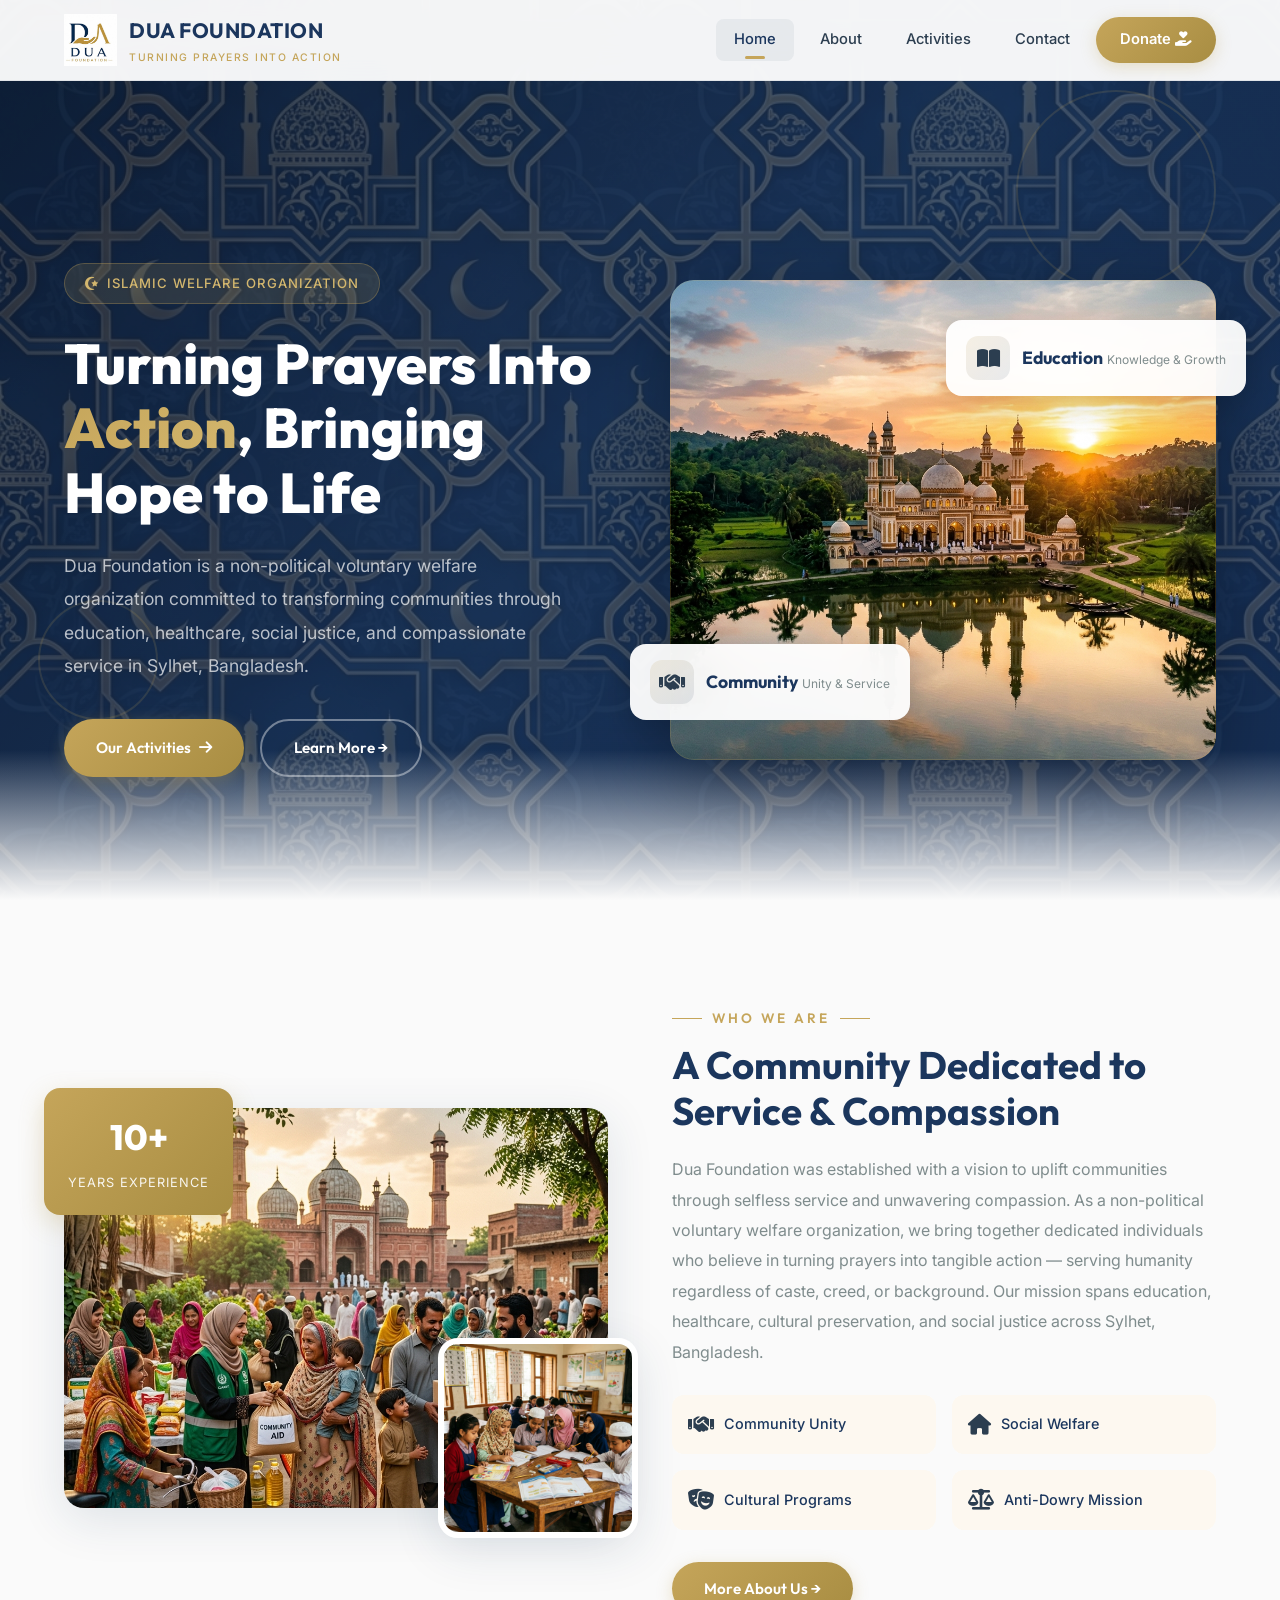
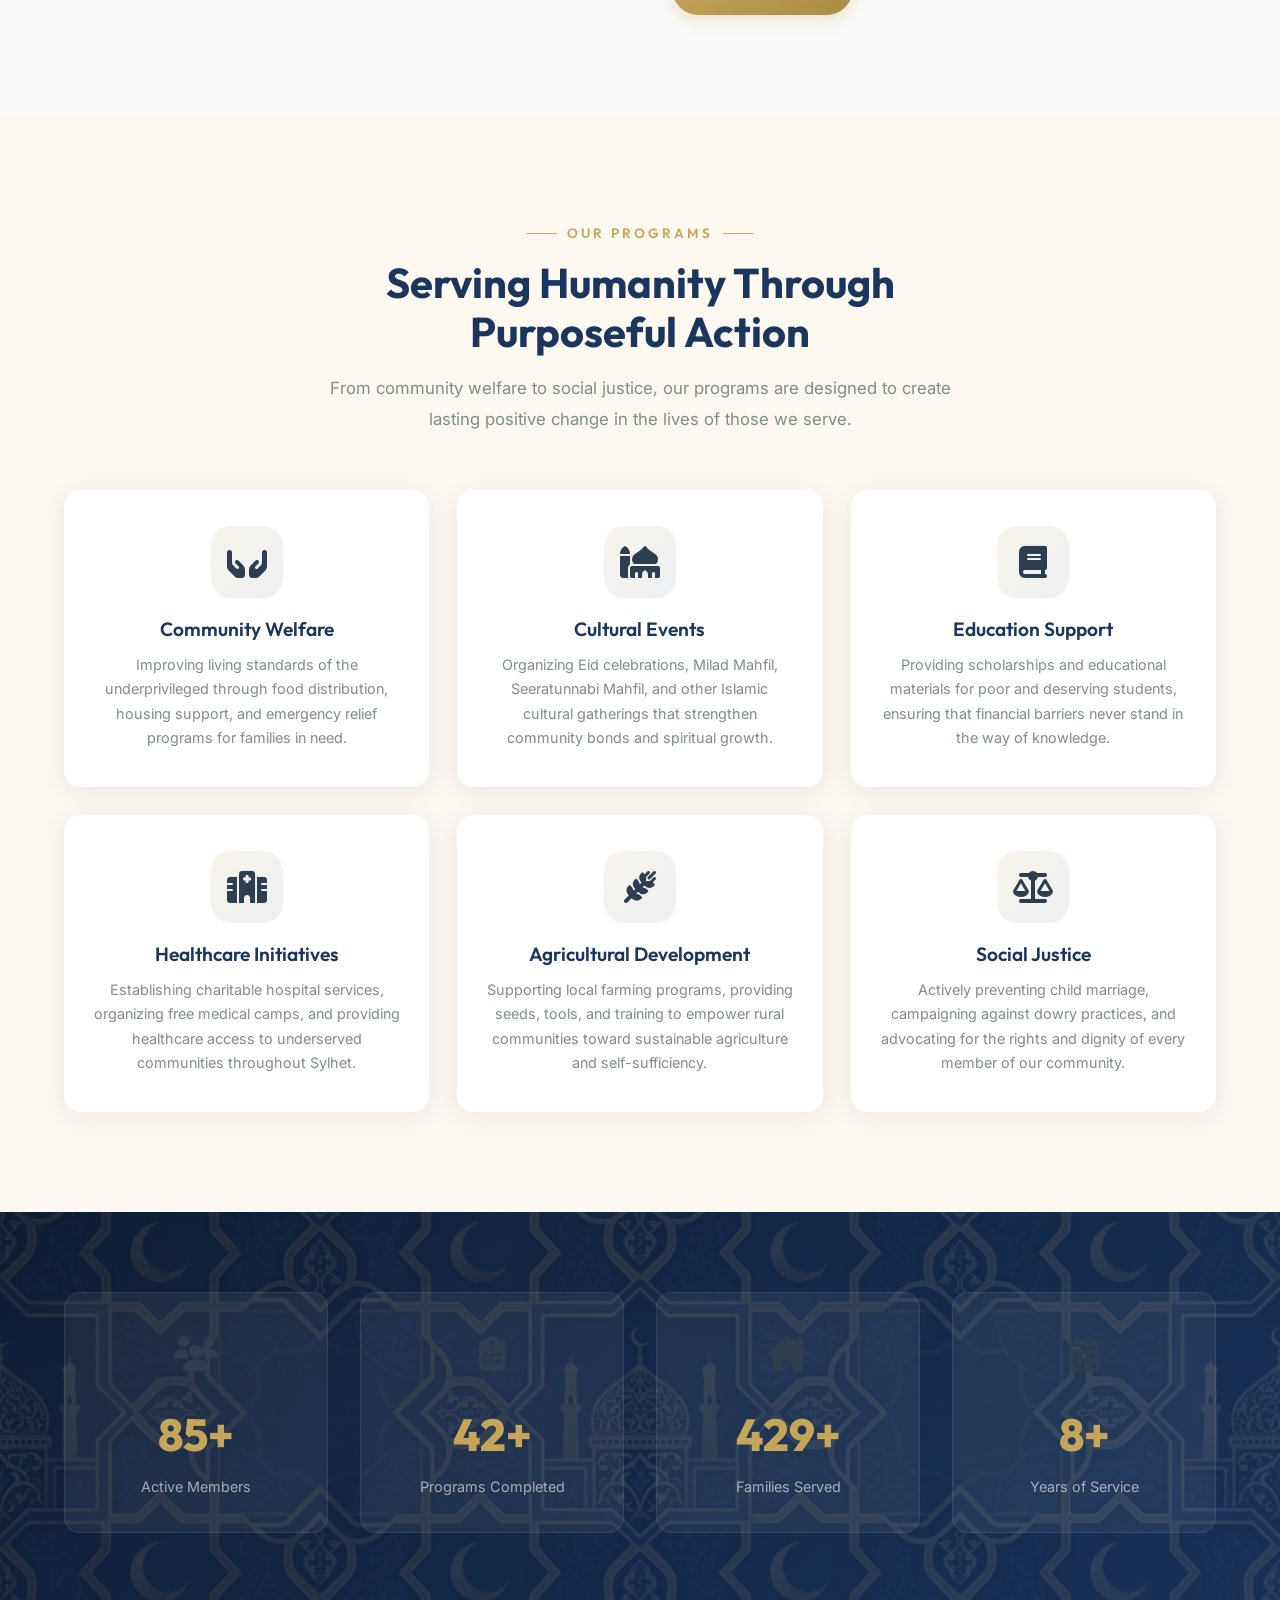
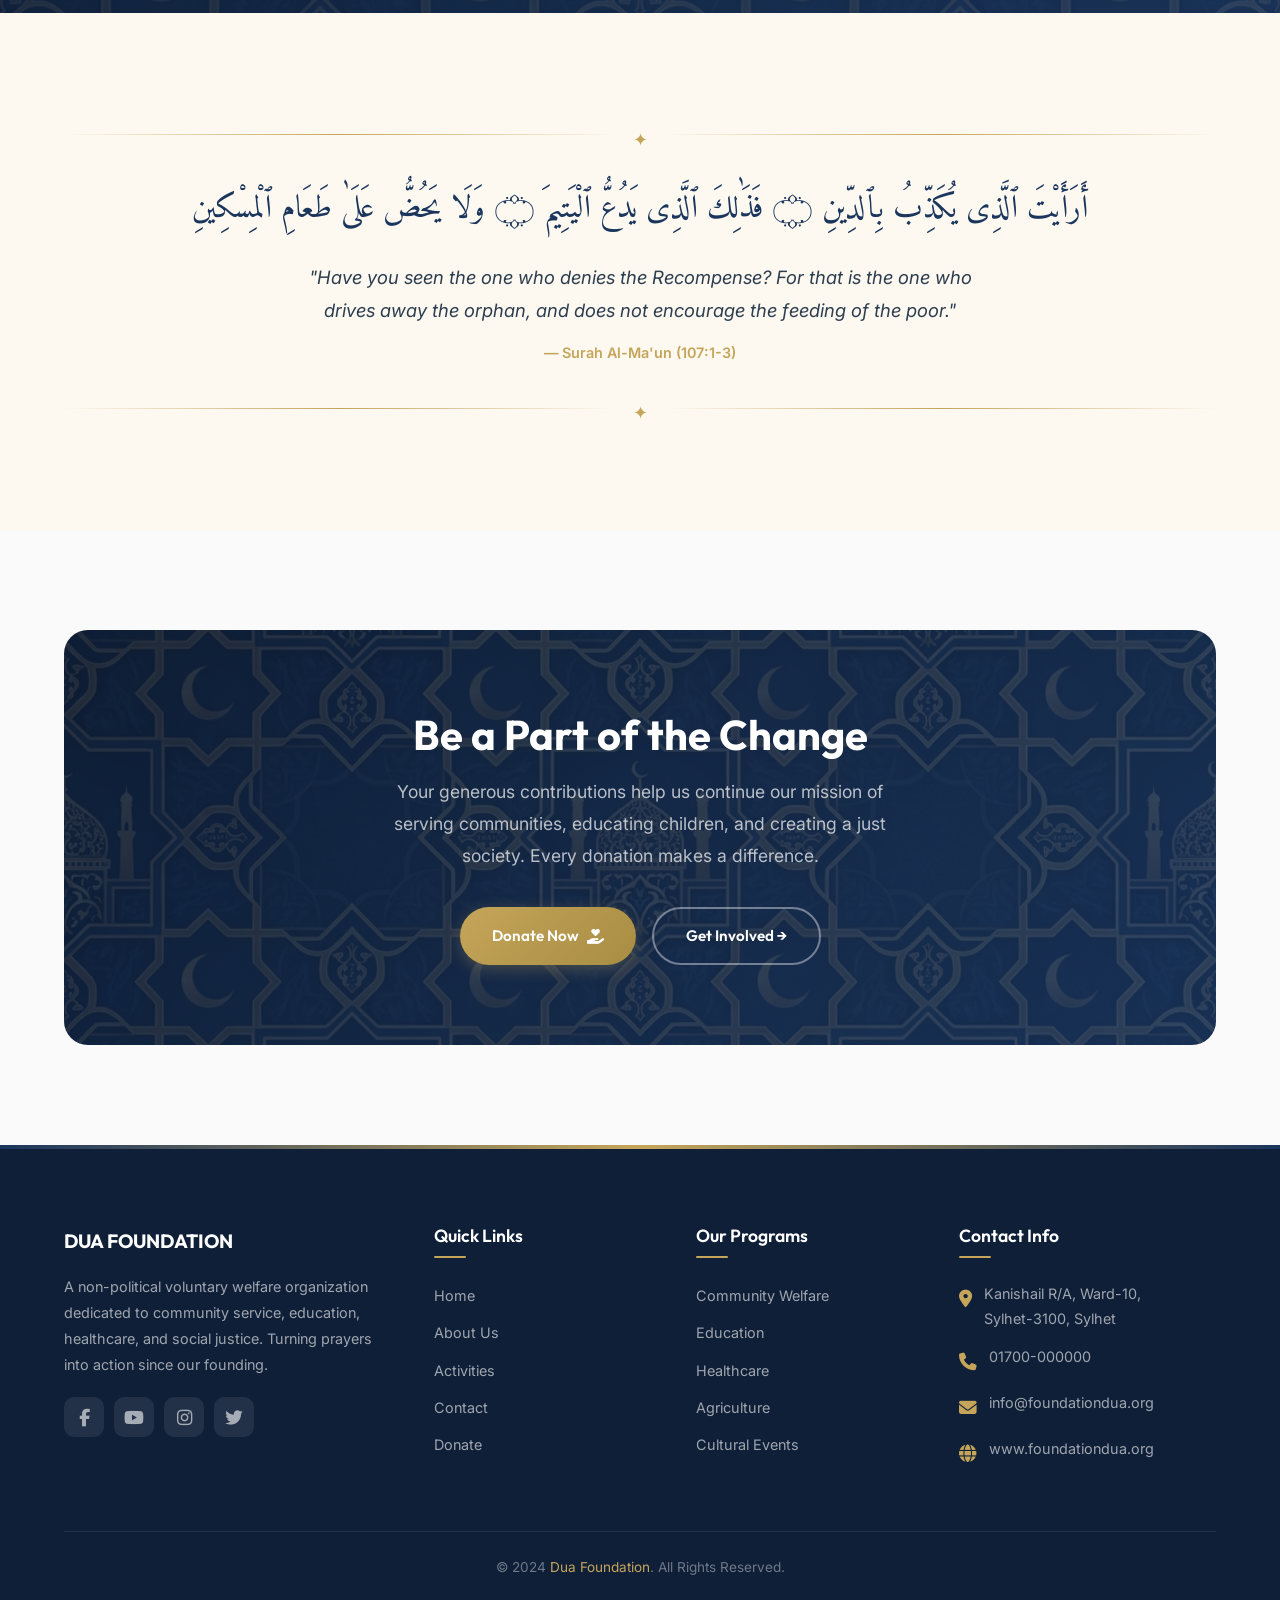
==== index.html @ fd873712 "Updated UI: replaced emojis with FontAwesome, added logo, fixed padding" ====
<!DOCTYPE html>
<html lang="en">
<head>
  <meta charset="UTF-8">
  <meta name="viewport" content="width=device-width, initial-scale=1.0">
  <meta name="description" content="Dua Foundation is a non-political voluntary welfare organization dedicated to community service, education, healthcare, and social justice in Sylhet, Bangladesh.">
  <meta name="keywords" content="Dua Foundation, Islamic welfare, charity, Sylhet, Bangladesh, community service, education, healthcare, social justice">
  <meta name="author" content="Dua Foundation">
  <title>Dua Foundation — Turning Prayers Into Action</title>

  <!-- Google Fonts (preconnect) -->
  <link rel="preconnect" href="https://fonts.googleapis.com">
  <link rel="preconnect" href="https://fonts.gstatic.com" crossorigin>

  <!-- Font Awesome Icons -->
  <link rel="stylesheet" href="https://cdnjs.cloudflare.com/ajax/libs/font-awesome/6.5.1/css/all.min.css" />

  <!-- Stylesheets -->
  <link rel="stylesheet" href="css/style.css">
  <link rel="stylesheet" href="css/home.css">
</head>
<body>

  <!-- ============================================
       NAVIGATION
       ============================================ -->
  <nav class="navbar" role="navigation" aria-label="Main Navigation">
    <div class="container">
      <!-- Logo -->
      <a href="index.html" class="nav-logo" aria-label="Dua Foundation Home">
        <img src="images/Dua_logo.jpg" alt="Dua Foundation Logo">
        <div class="nav-logo-text">
          <span class="org-name">DUA FOUNDATION</span>
          <span class="tagline">Turning Prayers Into Action</span>
        </div>
      </a>

      <!-- Nav Links -->
      <div class="nav-links" id="navLinks">
        <a href="index.html" class="active">Home</a>
        <a href="about.html">About</a>
        <a href="activities.html">Activities</a>
        <a href="contact.html">Contact</a>
        <a href="donate.html" class="nav-donate-btn">Donate <i class="fas fa-hand-holding-heart"></i></a>
      </div>

      <!-- Mobile Toggle -->
      <div class="nav-toggle" id="navToggle" aria-label="Toggle navigation menu" role="button" tabindex="0">
        <span></span>
        <span></span>
        <span></span>
      </div>
    </div>
  </nav>

  <!-- Mobile Nav Overlay -->
  <div class="nav-overlay" id="navOverlay"></div>

  <!-- ============================================
       HERO SECTION
       ============================================ -->
  <section class="hero" id="hero">
    <!-- Geometric Decorative Circles -->
    <div class="hero-geometric geo-1" aria-hidden="true"></div>
    <div class="hero-geometric geo-2" aria-hidden="true"></div>

    <div class="container">
      <!-- Hero Content -->
      <div class="hero-content">
        <div class="hero-badge">
          <i class="fas fa-star-and-crescent"></i> Islamic Welfare Organization
        </div>

        <h1>Turning Prayers Into <span>Action</span>, Bringing Hope to Life</h1>

        <p class="hero-text">
          Dua Foundation is a non-political voluntary welfare organization committed to 
          transforming communities through education, healthcare, social justice, and 
          compassionate service in Sylhet, Bangladesh.
        </p>

        <div class="hero-btns">
          <a href="activities.html" class="btn btn-primary">Our Activities <i class="fas fa-arrow-right"></i></a>
          <a href="about.html" class="btn btn-secondary">Learn More →</a>
        </div>


      </div>

      <!-- Hero Visual -->
      <div class="hero-visual">
        <div class="hero-image-wrapper">
          <img src="images/mosque-sunset.png" alt="Beautiful mosque at sunset representing the spirit of Dua Foundation" loading="eager">
        </div>

        <!-- Floating Cards -->
        <div class="hero-float-card card-1">
          <div class="card-emoji"><i class="fas fa-handshake"></i></div>
          <div class="card-info">
            <span class="card-val">Community</span>
            <span class="card-label">Unity & Service</span>
          </div>
        </div>

        <div class="hero-float-card card-2">
          <div class="card-emoji"><i class="fas fa-book-open"></i></div>
          <div class="card-info">
            <span class="card-val">Education</span>
            <span class="card-label">Knowledge & Growth</span>
          </div>
        </div>
      </div>
    </div>
  </section>

  <!-- ============================================
       ABOUT PREVIEW SECTION
       ============================================ -->
  <section class="about-preview" id="about-preview">
    <div class="container">
      <!-- About Images -->
      <div class="about-images animate-on-scroll">
        <div class="about-img-main">
          <img src="images/community-service.png" alt="Dua Foundation members engaged in community service activities">
        </div>
        <div class="about-img-float">
          <img src="images/education-program.png" alt="Dua Foundation education program for underprivileged students">
        </div>
        <div class="about-experience">
          <span class="exp-number">10+</span>
          <span class="exp-text">Years Experience</span>
        </div>
      </div>

      <!-- About Content -->
      <div class="about-content animate-on-scroll delay-2">
        <div class="section-subtitle">WHO WE ARE</div>
        <h2 class="about-title">A Community Dedicated to Service &amp; Compassion</h2>
        <p class="about-text">
          Dua Foundation was established with a vision to uplift communities through 
          selfless service and unwavering compassion. As a non-political voluntary 
          welfare organization, we bring together dedicated individuals who believe 
          in turning prayers into tangible action — serving humanity regardless of 
          caste, creed, or background. Our mission spans education, healthcare, 
          cultural preservation, and social justice across Sylhet, Bangladesh.
        </p>

        <!-- Feature Items -->
        <div class="about-features">
          <div class="about-feature">
            <span class="feature-icon"><i class="fas fa-handshake"></i></span>
            <span class="feature-text">Community Unity</span>
          </div>
          <div class="about-feature">
            <span class="feature-icon"><i class="fas fa-house"></i></span>
            <span class="feature-text">Social Welfare</span>
          </div>
          <div class="about-feature">
            <span class="feature-icon"><i class="fas fa-masks-theater"></i></span>
            <span class="feature-text">Cultural Programs</span>
          </div>
          <div class="about-feature">
            <span class="feature-icon"><i class="fas fa-scale-balanced"></i></span>
            <span class="feature-text">Anti-Dowry Mission</span>
          </div>
        </div>

        <a href="about.html" class="btn btn-primary">More About Us →</a>
      </div>
    </div>
  </section>

  <!-- ============================================
       PROGRAMS SECTION
       ============================================ -->
  <section class="programs bg-cream" id="programs">
    <div class="container">
      <!-- Section Header -->
      <div class="section-header animate-on-scroll">
        <div class="section-subtitle">OUR PROGRAMS</div>
        <h2 class="section-title">Serving Humanity Through Purposeful Action</h2>
        <p class="section-desc">
          From community welfare to social justice, our programs are designed to 
          create lasting positive change in the lives of those we serve.
        </p>
      </div>

      <!-- Programs Grid -->
      <div class="programs-grid">
        <!-- Card 1: Community Welfare -->
        <div class="program-card animate-on-scroll delay-1">
          <div class="card-icon"><i class="fas fa-hands-holding"></i></div>
          <h3>Community Welfare</h3>
          <p>Improving living standards of the underprivileged through food distribution, housing support, and emergency relief programs for families in need.</p>
        </div>

        <!-- Card 2: Cultural Events -->
        <div class="program-card animate-on-scroll delay-2">
          <div class="card-icon"><i class="fas fa-mosque"></i></div>
          <h3>Cultural Events</h3>
          <p>Organizing Eid celebrations, Milad Mahfil, Seeratunnabi Mahfil, and other Islamic cultural gatherings that strengthen community bonds and spiritual growth.</p>
        </div>

        <!-- Card 3: Education Support -->
        <div class="program-card animate-on-scroll delay-3">
          <div class="card-icon"><i class="fas fa-book"></i></div>
          <h3>Education Support</h3>
          <p>Providing scholarships and educational materials for poor and deserving students, ensuring that financial barriers never stand in the way of knowledge.</p>
        </div>

        <!-- Card 4: Healthcare Initiatives -->
        <div class="program-card animate-on-scroll delay-1">
          <div class="card-icon"><i class="fas fa-hospital"></i></div>
          <h3>Healthcare Initiatives</h3>
          <p>Establishing charitable hospital services, organizing free medical camps, and providing healthcare access to underserved communities throughout Sylhet.</p>
        </div>

        <!-- Card 5: Agricultural Development -->
        <div class="program-card animate-on-scroll delay-2">
          <div class="card-icon"><i class="fas fa-wheat-awn"></i></div>
          <h3>Agricultural Development</h3>
          <p>Supporting local farming programs, providing seeds, tools, and training to empower rural communities toward sustainable agriculture and self-sufficiency.</p>
        </div>

        <!-- Card 6: Social Justice -->
        <div class="program-card animate-on-scroll delay-3">
          <div class="card-icon"><i class="fas fa-scale-balanced"></i></div>
          <h3>Social Justice</h3>
          <p>Actively preventing child marriage, campaigning against dowry practices, and advocating for the rights and dignity of every member of our community.</p>
        </div>
      </div>
    </div>
  </section>

  <!-- ============================================
       IMPACT STATS SECTION
       ============================================ -->
  <section class="impact" id="impact">
    <div class="container">
      <div class="impact-grid">
        <!-- Stat 1 -->
        <div class="impact-item animate-on-scroll delay-1">
          <div class="impact-icon"><i class="fas fa-users"></i></div>
          <span class="impact-number" data-target="100" data-suffix="+">0</span>
          <span class="impact-label">Active Members</span>
        </div>

        <!-- Stat 2 -->
        <div class="impact-item animate-on-scroll delay-2">
          <div class="impact-icon"><i class="fas fa-clipboard-list"></i></div>
          <span class="impact-number" data-target="50" data-suffix="+">0</span>
          <span class="impact-label">Programs Completed</span>
        </div>

        <!-- Stat 3 -->
        <div class="impact-item animate-on-scroll delay-3">
          <div class="impact-icon"><i class="fas fa-house-chimney"></i></div>
          <span class="impact-number" data-target="500" data-suffix="+">0</span>
          <span class="impact-label">Families Served</span>
        </div>

        <!-- Stat 4 -->
        <div class="impact-item animate-on-scroll delay-4">
          <div class="impact-icon"><i class="fas fa-calendar-days"></i></div>
          <span class="impact-number" data-target="10" data-suffix="+">0</span>
          <span class="impact-label">Years of Service</span>
        </div>
      </div>
    </div>
  </section>

  <!-- ============================================
       QURAN VERSE SECTION
       ============================================ -->
  <section class="quran-verse" id="verse">
    <div class="container animate-on-scroll">
      <div class="islamic-divider">
        <span class="islamic-star" aria-hidden="true"></span>
      </div>

      <p class="verse-arabic" dir="rtl" lang="ar">
        أَرَأَيْتَ ٱلَّذِى يُكَذِّبُ بِٱلدِّينِ ۝ فَذَٰلِكَ ٱلَّذِى يَدُعُّ ٱلْيَتِيمَ ۝ وَلَا يَحُضُّ عَلَىٰ طَعَامِ ٱلْمِسْكِينِ
      </p>

      <p class="verse-translation">
        "Have you seen the one who denies the Recompense? For that is the one who 
        drives away the orphan, and does not encourage the feeding of the poor."
      </p>

      <span class="verse-reference">— Surah Al-Ma'un (107:1-3)</span>

      <div class="islamic-divider">
        <span class="islamic-star" aria-hidden="true"></span>
      </div>
    </div>
  </section>

  <!-- ============================================
       CTA SECTION
       ============================================ -->
  <section class="cta-section" id="cta">
    <div class="container">
      <div class="cta-card animate-on-scroll">
        <h2>Be a Part of the Change</h2>
        <p>
          Your generous contributions help us continue our mission of serving 
          communities, educating children, and creating a just society. 
          Every donation makes a difference.
        </p>
        <div class="cta-btns">
          <a href="donate.html" class="btn btn-primary">Donate Now <i class="fas fa-hand-holding-heart"></i></a>
          <a href="contact.html" class="btn btn-secondary">Get Involved →</a>
        </div>
      </div>
    </div>
  </section>

  <!-- ============================================
       FOOTER
       ============================================ -->
  <footer class="footer" role="contentinfo">
    <div class="container">
      <div class="footer-grid">
        <!-- Brand Column -->
        <div class="footer-brand">
          <div class="footer-logo">
            <span class="footer-logo-text">DUA FOUNDATION</span>
          </div>
          <p>
            A non-political voluntary welfare organization dedicated to community 
            service, education, healthcare, and social justice. Turning prayers into 
            action since our founding.
          </p>
          <div class="footer-social">
            <a href="#" aria-label="Facebook" title="Facebook"><i class="fab fa-facebook-f"></i></a>
            <a href="#" aria-label="YouTube" title="YouTube"><i class="fab fa-youtube"></i></a>
            <a href="#" aria-label="Instagram" title="Instagram"><i class="fab fa-instagram"></i></a>
            <a href="#" aria-label="Twitter" title="Twitter"><i class="fab fa-twitter"></i></a>
          </div>
        </div>

        <!-- Quick Links -->
        <div class="footer-col">
          <h4>Quick Links</h4>
          <ul class="footer-links">
            <li><a href="index.html">Home</a></li>
            <li><a href="about.html">About Us</a></li>
            <li><a href="activities.html">Activities</a></li>
            <li><a href="contact.html">Contact</a></li>
            <li><a href="donate.html">Donate</a></li>
          </ul>
        </div>

        <!-- Our Programs -->
        <div class="footer-col">
          <h4>Our Programs</h4>
          <ul class="footer-links">
            <li><a href="activities.html">Community Welfare</a></li>
            <li><a href="activities.html">Education</a></li>
            <li><a href="activities.html">Healthcare</a></li>
            <li><a href="activities.html">Agriculture</a></li>
            <li><a href="activities.html">Cultural Events</a></li>
          </ul>
        </div>

        <!-- Contact Info -->
        <div class="footer-col">
          <h4>Contact Info</h4>
          <ul class="footer-contact">
            <li>
              <span class="icon"><i class="fas fa-location-dot"></i></span>
              <span>Kanishail R/A, Ward-10,<br>Sylhet-3100, Sylhet</span>
            </li>
            <li>
              <span class="icon"><i class="fas fa-phone"></i></span>
              <span>01700-000000</span>
            </li>
            <li>
              <span class="icon"><i class="fas fa-envelope"></i></span>
              <span>info@foundationdua.org</span>
            </li>
            <li>
              <span class="icon"><i class="fas fa-globe"></i></span>
              <span>www.foundationdua.org</span>
            </li>
          </ul>
        </div>
      </div>

      <!-- Footer Bottom -->
      <div class="footer-bottom">
        <p>&copy; 2024 <span>Dua Foundation</span>. All Rights Reserved.</p>
      </div>
    </div>
  </footer>

  <!-- ============================================
       BACK TO TOP BUTTON
       ============================================ -->
  <button class="back-to-top" id="backToTop" aria-label="Back to top" title="Back to top">
    <i class="fas fa-arrow-up"></i>
  </button>

  <!-- JavaScript -->
  <script src="js/main.js"></script>
</body>
</html>
---- css/style.css ----
/* ============================================
   DUA FOUNDATION — Global Design System
   Premium Islamic Organization Website
   ============================================ */

/* Google Fonts */
@import url('https://fonts.googleapis.com/css2?family=Outfit:wght@300;400;500;600;700;800&family=Inter:wght@300;400;500;600;700&family=Amiri:wght@400;700&display=swap');

/* ---- CSS Custom Properties ---- */
:root {
  --primary: #1B365D;
  --primary-dark: #0f1f38;
  --primary-light: #2a4f7f;
  --accent: #C5A55A;
  --accent-light: #d4b76e;
  --accent-dark: #a88d42;
  --bg: #fafafa;
  --bg-dark: #0f1b2d;
  --bg-cream: #fdf8f0;
  --text: #2c3e50;
  --text-light: #7f8c8d;
  --white: #ffffff;
  --card-bg: #ffffff;
  --shadow: 0 4px 24px rgba(27, 54, 93, 0.08);
  --shadow-lg: 0 12px 48px rgba(27, 54, 93, 0.12);
  --radius: 16px;
  --radius-sm: 8px;
  --transition: 0.3s cubic-bezier(0.25, 0.46, 0.45, 0.94);
}

/* ---- Reset & Base ---- */
*,
*::before,
*::after {
  margin: 0;
  padding: 0;
  box-sizing: border-box;
}

html {
  scroll-behavior: smooth;
  scroll-padding-top: 80px;
}

body {
  font-family: 'Inter', sans-serif;
  color: var(--text);
  background: var(--bg);
  line-height: 1.7;
  overflow-x: hidden;
  -webkit-font-smoothing: antialiased;
}

h1, h2, h3, h4, h5, h6 {
  font-family: 'Outfit', sans-serif;
  line-height: 1.2;
  color: var(--primary);
}

a {
  text-decoration: none;
  color: inherit;
  transition: var(--transition);
}

img {
  max-width: 100%;
  height: auto;
  display: block;
}

ul, ol {
  list-style: none;
}

.container {
  max-width: 1200px;
  margin: 0 auto;
  padding: 0 24px;
}

/* ---- Islamic Decorative Pattern (SVG inline) ---- */
.islamic-divider {
  display: flex;
  align-items: center;
  justify-content: center;
  gap: 16px;
  margin: 32px 0;
}

.islamic-divider::before,
.islamic-divider::after {
  content: '';
  flex: 1;
  height: 1px;
  background: linear-gradient(90deg, transparent, var(--accent), transparent);
}

.islamic-star {
  width: 20px;
  height: 20px;
  position: relative;
}

.islamic-star::before {
  content: '✦';
  color: var(--accent);
  font-size: 18px;
}

/* ============================================
   NAVIGATION
   ============================================ */
.navbar {
  position: fixed;
  top: 0;
  left: 0;
  right: 0;
  z-index: 1000;
  background: rgba(255, 255, 255, 0.95);
  backdrop-filter: blur(20px);
  -webkit-backdrop-filter: blur(20px);
  border-bottom: 1px solid rgba(27, 54, 93, 0.08);
  transition: var(--transition);
}

.navbar.scrolled {
  box-shadow: var(--shadow);
}

.navbar .container {
  display: flex;
  align-items: center;
  justify-content: space-between;
  height: 80px;
}

.nav-logo {
  display: flex;
  align-items: center;
  gap: 12px;
}

.nav-logo img {
  height: 52px;
  width: auto;
}

.nav-logo-text {
  display: flex;
  flex-direction: column;
}

.nav-logo-text .org-name {
  font-family: 'Outfit', sans-serif;
  font-weight: 700;
  font-size: 1.3rem;
  color: var(--primary);
  letter-spacing: 0.5px;
}

.nav-logo-text .tagline {
  font-size: 0.65rem;
  color: var(--accent);
  font-weight: 500;
  text-transform: uppercase;
  letter-spacing: 1.5px;
}

.nav-links {
  display: flex;
  align-items: center;
  gap: 8px;
}

.nav-links a {
  padding: 8px 18px;
  font-weight: 500;
  font-size: 0.92rem;
  color: var(--text);
  border-radius: 8px;
  position: relative;
  transition: var(--transition);
}

.nav-links a:hover,
.nav-links a.active {
  color: var(--primary);
  background: rgba(27, 54, 93, 0.06);
}

.nav-links a.active::after {
  content: '';
  position: absolute;
  bottom: 2px;
  left: 50%;
  transform: translateX(-50%);
  width: 20px;
  height: 3px;
  background: var(--accent);
  border-radius: 3px;
}

.nav-donate-btn {
  background: linear-gradient(135deg, var(--accent), var(--accent-dark)) !important;
  color: var(--white) !important;
  font-weight: 600 !important;
  padding: 10px 24px !important;
  border-radius: 50px !important;
  box-shadow: 0 4px 16px rgba(197, 165, 90, 0.3);
}

.nav-donate-btn:hover {
  transform: translateY(-2px);
  box-shadow: 0 6px 24px rgba(197, 165, 90, 0.45) !important;
  background: linear-gradient(135deg, var(--accent-light), var(--accent)) !important;
}

/* Mobile Menu */
.nav-toggle {
  display: none;
  flex-direction: column;
  gap: 5px;
  cursor: pointer;
  padding: 8px;
  z-index: 1001;
}

.nav-toggle span {
  display: block;
  width: 24px;
  height: 2px;
  background: var(--primary);
  border-radius: 2px;
  transition: var(--transition);
}

.nav-toggle.active span:nth-child(1) {
  transform: translateY(7px) rotate(45deg);
}

.nav-toggle.active span:nth-child(2) {
  opacity: 0;
}

.nav-toggle.active span:nth-child(3) {
  transform: translateY(-7px) rotate(-45deg);
}

/* ============================================
   BUTTONS
   ============================================ */
.btn {
  display: inline-flex;
  align-items: center;
  gap: 8px;
  padding: 14px 32px;
  font-family: 'Outfit', sans-serif;
  font-weight: 600;
  font-size: 0.95rem;
  border-radius: 50px;
  border: none;
  cursor: pointer;
  transition: var(--transition);
  text-decoration: none;
}

.btn-primary {
  background: linear-gradient(135deg, var(--accent), var(--accent-dark));
  color: var(--white);
  box-shadow: 0 4px 16px rgba(197, 165, 90, 0.3);
}

.btn-primary:hover {
  transform: translateY(-3px);
  box-shadow: 0 8px 32px rgba(197, 165, 90, 0.4);
}

.btn-secondary {
  background: transparent;
  color: var(--white);
  border: 2px solid rgba(255, 255, 255, 0.4);
}

.btn-secondary:hover {
  background: rgba(255, 255, 255, 0.1);
  border-color: var(--white);
}

.btn-outline {
  background: transparent;
  color: var(--primary);
  border: 2px solid var(--primary);
}

.btn-outline:hover {
  background: var(--primary);
  color: var(--white);
}

.btn-gold-outline {
  background: transparent;
  color: var(--accent);
  border: 2px solid var(--accent);
}

.btn-gold-outline:hover {
  background: var(--accent);
  color: var(--white);
}

/* ============================================
   SECTION HEADERS
   ============================================ */
.section-header {
  text-align: center;
  max-width: 650px;
  margin: 0 auto 56px;
}

.section-subtitle {
  font-family: 'Outfit', sans-serif;
  font-size: 0.85rem;
  font-weight: 600;
  letter-spacing: 3px;
  text-transform: uppercase;
  color: var(--accent);
  margin-bottom: 12px;
  display: inline-flex;
  align-items: center;
  gap: 10px;
}

.section-subtitle::before,
.section-subtitle::after {
  content: '';
  width: 30px;
  height: 1px;
  background: var(--accent);
}

.section-title {
  font-size: 2.6rem;
  font-weight: 700;
  color: var(--primary);
  margin-bottom: 16px;
}

.section-desc {
  color: var(--text-light);
  font-size: 1.05rem;
  line-height: 1.8;
}

/* ============================================
   CARDS
   ============================================ */
.card {
  background: var(--card-bg);
  border-radius: var(--radius);
  overflow: hidden;
  box-shadow: var(--shadow);
  transition: var(--transition);
}

.card:hover {
  transform: translateY(-8px);
  box-shadow: var(--shadow-lg);
}

.card-img {
  width: 100%;
  height: 220px;
  object-fit: cover;
}

.card-body {
  padding: 28px;
}

.card-icon {
  width: 56px;
  height: 56px;
  display: flex;
  align-items: center;
  justify-content: center;
  background: linear-gradient(135deg, rgba(197, 165, 90, 0.12), rgba(27, 54, 93, 0.08));
  border-radius: 14px;
  font-size: 1.5rem;
  margin-bottom: 18px;
}

/* ============================================
   FOOTER
   ============================================ */
.footer {
  background: var(--primary-dark);
  color: rgba(255, 255, 255, 0.8);
  padding: 80px 0 0;
  position: relative;
}

.footer::before {
  content: '';
  position: absolute;
  top: 0;
  left: 0;
  right: 0;
  height: 4px;
  background: linear-gradient(90deg, var(--primary), var(--accent), var(--primary));
}

.footer-grid {
  display: grid;
  grid-template-columns: 1.5fr 1fr 1fr 1.2fr;
  gap: 48px;
  margin-bottom: 48px;
}

.footer-brand p {
  margin-top: 16px;
  font-size: 0.9rem;
  line-height: 1.8;
  color: rgba(255, 255, 255, 0.6);
}

.footer-brand .footer-logo {
  display: flex;
  align-items: center;
  gap: 12px;
}

.footer-brand .footer-logo img {
  height: 48px;
}

.footer-brand .footer-logo-text {
  font-family: 'Outfit', sans-serif;
  font-weight: 700;
  font-size: 1.2rem;
  color: var(--white);
}

.footer h4 {
  font-family: 'Outfit', sans-serif;
  font-size: 1.1rem;
  font-weight: 600;
  color: var(--white);
  margin-bottom: 24px;
  position: relative;
  padding-bottom: 12px;
}

.footer h4::after {
  content: '';
  position: absolute;
  bottom: 0;
  left: 0;
  width: 32px;
  height: 2px;
  background: var(--accent);
  border-radius: 2px;
}

.footer-links li {
  margin-bottom: 10px;
}

.footer-links a {
  font-size: 0.9rem;
  color: rgba(255, 255, 255, 0.6);
  transition: var(--transition);
  display: inline-flex;
  align-items: center;
  gap: 8px;
}

.footer-links a:hover {
  color: var(--accent);
  padding-left: 6px;
}

.footer-contact li {
  display: flex;
  align-items: flex-start;
  gap: 12px;
  margin-bottom: 14px;
  font-size: 0.9rem;
  color: rgba(255, 255, 255, 0.6);
}

.footer-contact li .icon {
  color: var(--accent);
  font-size: 1.1rem;
  flex-shrink: 0;
  margin-top: 2px;
}

.footer-social {
  display: flex;
  gap: 10px;
  margin-top: 20px;
}

.footer-social a {
  width: 40px;
  height: 40px;
  display: flex;
  align-items: center;
  justify-content: center;
  border-radius: 10px;
  background: rgba(255, 255, 255, 0.08);
  color: rgba(255, 255, 255, 0.6);
  font-size: 1.1rem;
  transition: var(--transition);
}

.footer-social a:hover {
  background: var(--accent);
  color: var(--white);
  transform: translateY(-3px);
}

.footer-bottom {
  border-top: 1px solid rgba(255, 255, 255, 0.08);
  padding: 24px 0;
  text-align: center;
  font-size: 0.85rem;
  color: rgba(255, 255, 255, 0.4);
}

.footer-bottom span {
  color: var(--accent);
}

/* ============================================
   PAGE BANNER (Inner pages)
   ============================================ */
.page-banner {
  position: relative;
  height: 360px;
  display: flex;
  align-items: center;
  justify-content: center;
  text-align: center;
  background: linear-gradient(135deg, var(--primary-dark), var(--primary));
  overflow: hidden;
  margin-top: 80px;
}

.page-banner::before {
  content: '';
  position: absolute;
  inset: 0;
  background: url('../images/hero-bg.png') center/cover;
  opacity: 0.15;
}

.page-banner::after {
  content: '';
  position: absolute;
  bottom: 0;
  left: 0;
  right: 0;
  height: 80px;
  background: linear-gradient(transparent, var(--bg));
}

.page-banner-content {
  position: relative;
  z-index: 2;
}

.page-banner h1 {
  font-size: 3rem;
  font-weight: 700;
  color: var(--white);
  margin-bottom: 12px;
}

.breadcrumb {
  display: flex;
  align-items: center;
  justify-content: center;
  gap: 8px;
  font-size: 0.9rem;
  color: rgba(255, 255, 255, 0.6);
}

.breadcrumb a {
  color: var(--accent);
}

.breadcrumb a:hover {
  text-decoration: underline;
}

/* ============================================
   ANIMATIONS
   ============================================ */
@keyframes fadeInUp {
  from {
    opacity: 0;
    transform: translateY(40px);
  }
  to {
    opacity: 1;
    transform: translateY(0);
  }
}

@keyframes fadeInLeft {
  from {
    opacity: 0;
    transform: translateX(-40px);
  }
  to {
    opacity: 1;
    transform: translateX(0);
  }
}

@keyframes fadeInRight {
  from {
    opacity: 0;
    transform: translateX(40px);
  }
  to {
    opacity: 1;
    transform: translateX(0);
  }
}

@keyframes pulse {
  0%, 100% { transform: scale(1); }
  50% { transform: scale(1.05); }
}

@keyframes float {
  0%, 100% { transform: translateY(0); }
  50% { transform: translateY(-10px); }
}

@keyframes shimmer {
  0% { background-position: -200% center; }
  100% { background-position: 200% center; }
}

.animate-on-scroll {
  opacity: 0;
  transform: translateY(40px);
  transition: opacity 0.7s ease, transform 0.7s ease;
}

.animate-on-scroll.visible {
  opacity: 1;
  transform: translateY(0);
}

.delay-1 { transition-delay: 0.1s; }
.delay-2 { transition-delay: 0.2s; }
.delay-3 { transition-delay: 0.3s; }
.delay-4 { transition-delay: 0.4s; }

/* ============================================
   UTILITY CLASSES
   ============================================ */
.text-center { text-align: center; }
.text-accent { color: var(--accent); }
.text-primary { color: var(--primary); }
.text-white { color: var(--white); }
.bg-cream { background: var(--bg-cream); }
.bg-primary { background: var(--primary); }
.bg-dark { background: var(--bg-dark); }
.mt-1 { margin-top: 8px; }
.mt-2 { margin-top: 16px; }
.mt-3 { margin-top: 24px; }
.mt-4 { margin-top: 32px; }
.mb-1 { margin-bottom: 8px; }
.mb-2 { margin-bottom: 16px; }
.mb-3 { margin-bottom: 24px; }
.mb-4 { margin-bottom: 32px; }
.py-section { padding: 100px 0; }

/* ============================================
   RESPONSIVE
   ============================================ */
@media (max-width: 1024px) {
  .footer-grid {
    grid-template-columns: 1fr 1fr;
  }
  
  .section-title {
    font-size: 2.2rem;
  }
}

@media (max-width: 768px) {
  .nav-links {
    position: fixed;
    top: 0;
    right: -100%;
    width: 280px;
    height: 100vh;
    background: var(--white);
    flex-direction: column;
    align-items: flex-start;
    padding: 100px 32px 32px;
    gap: 4px;
    box-shadow: -8px 0 32px rgba(0, 0, 0, 0.12);
    transition: right 0.4s ease;
  }

  .nav-links.open {
    right: 0;
  }

  .nav-toggle {
    display: flex;
  }

  .nav-links a {
    width: 100%;
    padding: 12px 16px;
    font-size: 1rem;
  }

  .footer-grid {
    grid-template-columns: 1fr;
    gap: 32px;
  }

  .page-banner {
    height: 280px;
  }

  .page-banner h1 {
    font-size: 2.2rem;
  }

  .section-title {
    font-size: 1.8rem;
  }

  .py-section {
    padding: 60px 0;
  }

  .container {
    padding: 0 16px;
  }
}

@media (max-width: 480px) {
  .section-title {
    font-size: 1.5rem;
  }

  .page-banner h1 {
    font-size: 1.8rem;
  }

  .btn {
    padding: 12px 24px;
    font-size: 0.9rem;
  }
}

/* ============================================
   BACK TO TOP BUTTON
   ============================================ */
.back-to-top {
  position: fixed;
  bottom: 32px;
  right: 32px;
  width: 48px;
  height: 48px;
  background: linear-gradient(135deg, var(--accent), var(--accent-dark));
  color: var(--white);
  border: none;
  border-radius: 50%;
  font-size: 1.2rem;
  cursor: pointer;
  opacity: 0;
  visibility: hidden;
  transform: translateY(20px);
  transition: var(--transition);
  box-shadow: 0 4px 16px rgba(197, 165, 90, 0.3);
  z-index: 999;
  display: flex;
  align-items: center;
  justify-content: center;
}

.back-to-top.visible {
  opacity: 1;
  visibility: visible;
  transform: translateY(0);
}

.back-to-top:hover {
  transform: translateY(-4px);
  box-shadow: 0 8px 32px rgba(197, 165, 90, 0.4);
}

/* ============================================
   OVERLAY FOR MOBILE MENU
   ============================================ */
.nav-overlay {
  position: fixed;
  inset: 0;
  background: rgba(0, 0, 0, 0.4);
  z-index: 998;
  opacity: 0;
  visibility: hidden;
  transition: var(--transition);
}

.nav-overlay.visible {
  opacity: 1;
  visibility: visible;
}
---- css/home.css ----
/* ============================================
   HOME PAGE SPECIFIC STYLES
   ============================================ */

/* ---- Hero Section ---- */
.hero {
  position: relative;
  min-height: 100vh;
  display: flex;
  align-items: center;
  background: linear-gradient(135deg, var(--primary-dark) 0%, var(--primary) 50%, #1a3560 100%);
  overflow: hidden;
  margin-top: 0;
  padding-top: 140px;
}

.hero::before {
  content: '';
  position: absolute;
  inset: 0;
  background: url('../images/hero-bg.png') center/cover;
  opacity: 0.2;
  animation: float 8s ease-in-out infinite;
}

.hero::after {
  content: '';
  position: absolute;
  bottom: 0;
  left: 0;
  right: 0;
  height: 150px;
  background: linear-gradient(transparent, var(--bg));
  z-index: 2;
}

.hero .container {
  position: relative;
  z-index: 3;
  display: grid;
  grid-template-columns: 1fr 1fr;
  gap: 60px;
  align-items: center;
}

.hero-content {
  animation: fadeInLeft 1s ease;
}

.hero-badge {
  display: inline-flex;
  align-items: center;
  gap: 8px;
  background: rgba(197, 165, 90, 0.15);
  border: 1px solid rgba(197, 165, 90, 0.3);
  padding: 8px 20px;
  border-radius: 50px;
  font-size: 0.82rem;
  font-weight: 500;
  color: var(--accent-light);
  margin-bottom: 28px;
  letter-spacing: 1px;
  text-transform: uppercase;
}

.hero h1 {
  font-size: 3.5rem;
  font-weight: 800;
  color: var(--white);
  line-height: 1.15;
  margin-bottom: 24px;
}

.hero h1 span {
  background: linear-gradient(135deg, var(--accent), var(--accent-light));
  -webkit-background-clip: text;
  -webkit-text-fill-color: transparent;
  background-clip: text;
}

.hero-text {
  font-size: 1.1rem;
  color: rgba(255, 255, 255, 0.7);
  margin-bottom: 36px;
  max-width: 500px;
  line-height: 1.9;
}

.hero-btns {
  display: flex;
  gap: 16px;
  flex-wrap: wrap;
}

.hero-stats {
  display: flex;
  gap: 40px;
  margin-top: 48px;
  padding-top: 32px;
  border-top: 1px solid rgba(255, 255, 255, 0.1);
}

.hero-stat {
  text-align: center;
}

.hero-stat .number {
  font-family: 'Outfit', sans-serif;
  font-size: 2rem;
  font-weight: 700;
  color: var(--accent);
  display: block;
}

.hero-stat .label {
  font-size: 0.82rem;
  color: rgba(255, 255, 255, 0.5);
  margin-top: 4px;
  text-transform: uppercase;
  letter-spacing: 1px;
}

.hero-visual {
  position: relative;
  animation: fadeInRight 1s ease 0.3s both;
}

.hero-image-wrapper {
  position: relative;
  border-radius: 24px;
  overflow: hidden;
  box-shadow: 0 24px 80px rgba(0, 0, 0, 0.3);
}

.hero-image-wrapper img {
  width: 100%;
  height: 480px;
  object-fit: cover;
}

.hero-image-wrapper::after {
  content: '';
  position: absolute;
  inset: 0;
  border-radius: 24px;
  border: 1px solid rgba(197, 165, 90, 0.2);
}

.hero-float-card {
  position: absolute;
  background: rgba(255, 255, 255, 0.95);
  backdrop-filter: blur(20px);
  border-radius: 16px;
  padding: 16px 20px;
  box-shadow: 0 8px 32px rgba(0, 0, 0, 0.15);
  display: flex;
  align-items: center;
  gap: 12px;
  animation: float 4s ease-in-out infinite;
}

.hero-float-card.card-1 {
  bottom: 40px;
  left: -40px;
  animation-delay: 0s;
}

.hero-float-card.card-2 {
  top: 40px;
  right: -30px;
  animation-delay: 1s;
}

.hero-float-card .card-emoji {
  width: 44px;
  height: 44px;
  display: flex;
  align-items: center;
  justify-content: center;
  background: linear-gradient(135deg, rgba(197, 165, 90, 0.15), rgba(27, 54, 93, 0.1));
  border-radius: 12px;
  font-size: 1.3rem;
}

.hero-float-card .card-info .card-val {
  font-family: 'Outfit', sans-serif;
  font-weight: 700;
  font-size: 1.1rem;
  color: var(--primary);
}

.hero-float-card .card-info .card-label {
  font-size: 0.75rem;
  color: var(--text-light);
}

/* Geometric decoration */
.hero-geometric {
  position: absolute;
  border: 2px solid rgba(197, 165, 90, 0.15);
  border-radius: 50%;
  animation: pulse 3s ease-in-out infinite;
}

.hero-geometric.geo-1 {
  width: 200px;
  height: 200px;
  top: 10%;
  right: 5%;
}

.hero-geometric.geo-2 {
  width: 120px;
  height: 120px;
  bottom: 20%;
  left: 3%;
  animation-delay: 1.5s;
}

/* ---- About Preview Section ---- */
.about-preview {
  padding: 100px 0;
}

.about-preview .container {
  display: grid;
  grid-template-columns: 1fr 1fr;
  gap: 64px;
  align-items: center;
}

.about-images {
  position: relative;
}

.about-img-main {
  border-radius: 20px;
  overflow: hidden;
  box-shadow: var(--shadow-lg);
}

.about-img-main img {
  width: 100%;
  height: 400px;
  object-fit: cover;
}

.about-img-float {
  position: absolute;
  bottom: -30px;
  right: -30px;
  width: 200px;
  height: 200px;
  border-radius: 20px;
  overflow: hidden;
  border: 6px solid var(--white);
  box-shadow: var(--shadow-lg);
}

.about-img-float img {
  width: 100%;
  height: 100%;
  object-fit: cover;
}

.about-experience {
  position: absolute;
  top: -20px;
  left: -20px;
  background: linear-gradient(135deg, var(--accent), var(--accent-dark));
  color: var(--white);
  padding: 20px 24px;
  border-radius: 16px;
  text-align: center;
  box-shadow: 0 8px 24px rgba(197, 165, 90, 0.3);
}

.about-experience .exp-number {
  font-family: 'Outfit', sans-serif;
  font-size: 2.2rem;
  font-weight: 800;
  display: block;
}

.about-experience .exp-text {
  font-size: 0.8rem;
  opacity: 0.9;
  text-transform: uppercase;
  letter-spacing: 1px;
}

.about-content .about-title {
  font-size: 2.4rem;
  font-weight: 700;
  color: var(--primary);
  margin-bottom: 20px;
  line-height: 1.2;
}

.about-content .about-text {
  color: var(--text-light);
  line-height: 1.9;
  margin-bottom: 28px;
}

.about-features {
  display: grid;
  grid-template-columns: 1fr 1fr;
  gap: 16px;
  margin-bottom: 32px;
}

.about-feature {
  display: flex;
  align-items: center;
  gap: 10px;
  padding: 12px 16px;
  background: var(--bg-cream);
  border-radius: 12px;
}

.about-feature .feature-icon {
  font-size: 1.3rem;
}

.about-feature .feature-text {
  font-weight: 500;
  font-size: 0.9rem;
  color: var(--primary);
}

/* ---- Programs / Services Section ---- */
.programs {
  padding: 100px 0;
  background: var(--bg-cream);
}

.programs-grid {
  display: grid;
  grid-template-columns: repeat(3, 1fr);
  gap: 28px;
}

.program-card {
  background: var(--white);
  border-radius: var(--radius);
  padding: 36px 28px;
  text-align: center;
  box-shadow: var(--shadow);
  transition: var(--transition);
  position: relative;
  overflow: hidden;
}

.program-card::before {
  content: '';
  position: absolute;
  top: 0;
  left: 0;
  right: 0;
  height: 4px;
  background: linear-gradient(90deg, var(--accent), var(--primary));
  transform: scaleX(0);
  transform-origin: left;
  transition: transform 0.4s ease;
}

.program-card:hover::before {
  transform: scaleX(1);
}

.program-card:hover {
  transform: translateY(-8px);
  box-shadow: var(--shadow-lg);
}

.program-card .card-icon {
  margin: 0 auto 20px;
  width: 72px;
  height: 72px;
  font-size: 2rem;
  border-radius: 20px;
}

.program-card h3 {
  font-size: 1.2rem;
  font-weight: 600;
  color: var(--primary);
  margin-bottom: 12px;
}

.program-card p {
  color: var(--text-light);
  font-size: 0.9rem;
  line-height: 1.7;
}

/* ---- Impact / Stats Section ---- */
.impact {
  padding: 80px 0;
  background: linear-gradient(135deg, var(--primary-dark), var(--primary));
  position: relative;
  overflow: hidden;
}

.impact::before {
  content: '';
  position: absolute;
  inset: 0;
  background: url('../images/hero-bg.png') center/cover;
  opacity: 0.1;
}

.impact .container {
  position: relative;
  z-index: 2;
}

.impact-grid {
  display: grid;
  grid-template-columns: repeat(4, 1fr);
  gap: 32px;
}

.impact-item {
  text-align: center;
  padding: 32px 20px;
  background: rgba(255, 255, 255, 0.06);
  border-radius: var(--radius);
  border: 1px solid rgba(255, 255, 255, 0.08);
  transition: var(--transition);
}

.impact-item:hover {
  background: rgba(255, 255, 255, 0.1);
  transform: translateY(-4px);
}

.impact-item .impact-icon {
  font-size: 2.2rem;
  margin-bottom: 12px;
}

.impact-item .impact-number {
  font-family: 'Outfit', sans-serif;
  font-size: 2.8rem;
  font-weight: 800;
  color: var(--accent);
  display: block;
}

.impact-item .impact-label {
  font-size: 0.9rem;
  color: rgba(255, 255, 255, 0.6);
  margin-top: 4px;
}

/* ---- Quran Verse / Islamic Quote ---- */
.quran-verse {
  padding: 80px 0;
  text-align: center;
  background: var(--bg-cream);
  position: relative;
}

.quran-verse .verse-arabic {
  font-family: 'Amiri', serif;
  font-size: 2rem;
  color: var(--primary);
  margin-bottom: 20px;
  line-height: 2;
  direction: rtl;
}

.quran-verse .verse-translation {
  font-size: 1.15rem;
  color: var(--text);
  font-style: italic;
  max-width: 700px;
  margin: 0 auto 12px;
  line-height: 1.8;
}

.quran-verse .verse-reference {
  color: var(--accent);
  font-weight: 600;
  font-size: 0.9rem;
}

/* ---- CTA Section ---- */
.cta-section {
  padding: 100px 0;
  text-align: center;
}

.cta-card {
  background: linear-gradient(135deg, var(--primary-dark), var(--primary));
  border-radius: 24px;
  padding: 80px 60px;
  position: relative;
  overflow: hidden;
}

.cta-card::before {
  content: '';
  position: absolute;
  inset: 0;
  background: url('../images/hero-bg.png') center/cover;
  opacity: 0.12;
}

.cta-card > * {
  position: relative;
  z-index: 2;
}

.cta-card h2 {
  font-size: 2.6rem;
  font-weight: 700;
  color: var(--white);
  margin-bottom: 16px;
}

.cta-card p {
  font-size: 1.1rem;
  color: rgba(255, 255, 255, 0.7);
  max-width: 550px;
  margin: 0 auto 36px;
  line-height: 1.8;
}

.cta-btns {
  display: flex;
  gap: 16px;
  justify-content: center;
  flex-wrap: wrap;
}

/* ============================================
   HOME PAGE RESPONSIVE
   ============================================ */
@media (max-width: 1024px) {
  .hero .container {
    grid-template-columns: 1fr;
    text-align: center;
  }

  .hero-content {
    order: 2;
  }

  .hero-visual {
    order: 1;
  }

  .hero h1 {
    font-size: 2.8rem;
  }

  .hero-text {
    margin: 0 auto 36px;
  }

  .hero-btns {
    justify-content: center;
  }

  .hero-stats {
    justify-content: center;
  }

  .hero-float-card {
    display: none;
  }

  .about-preview .container {
    grid-template-columns: 1fr;
    text-align: center;
  }

  .about-features {
    justify-items: center;
  }

  .programs-grid {
    grid-template-columns: repeat(2, 1fr);
  }

  .impact-grid {
    grid-template-columns: repeat(2, 1fr);
  }
}

@media (max-width: 768px) {
  .hero {
    min-height: auto;
    padding: 140px 0 80px;
  }

  .hero h1 {
    font-size: 2.2rem;
  }

  .hero-image-wrapper img {
    height: 300px;
  }

  .programs-grid {
    grid-template-columns: 1fr;
  }

  .about-img-float,
  .about-experience {
    display: none;
  }

  .about-content .about-title {
    font-size: 1.8rem;
  }

  .about-features {
    grid-template-columns: 1fr;
  }

  .cta-card {
    padding: 48px 24px;
  }

  .cta-card h2 {
    font-size: 1.8rem;
  }
}

@media (max-width: 480px) {
  .hero h1 {
    font-size: 1.8rem;
  }

  .hero-stats {
    gap: 20px;
  }

  .hero-stat .number {
    font-size: 1.6rem;
  }

  .impact-grid {
    grid-template-columns: 1fr 1fr;
    gap: 16px;
  }
}
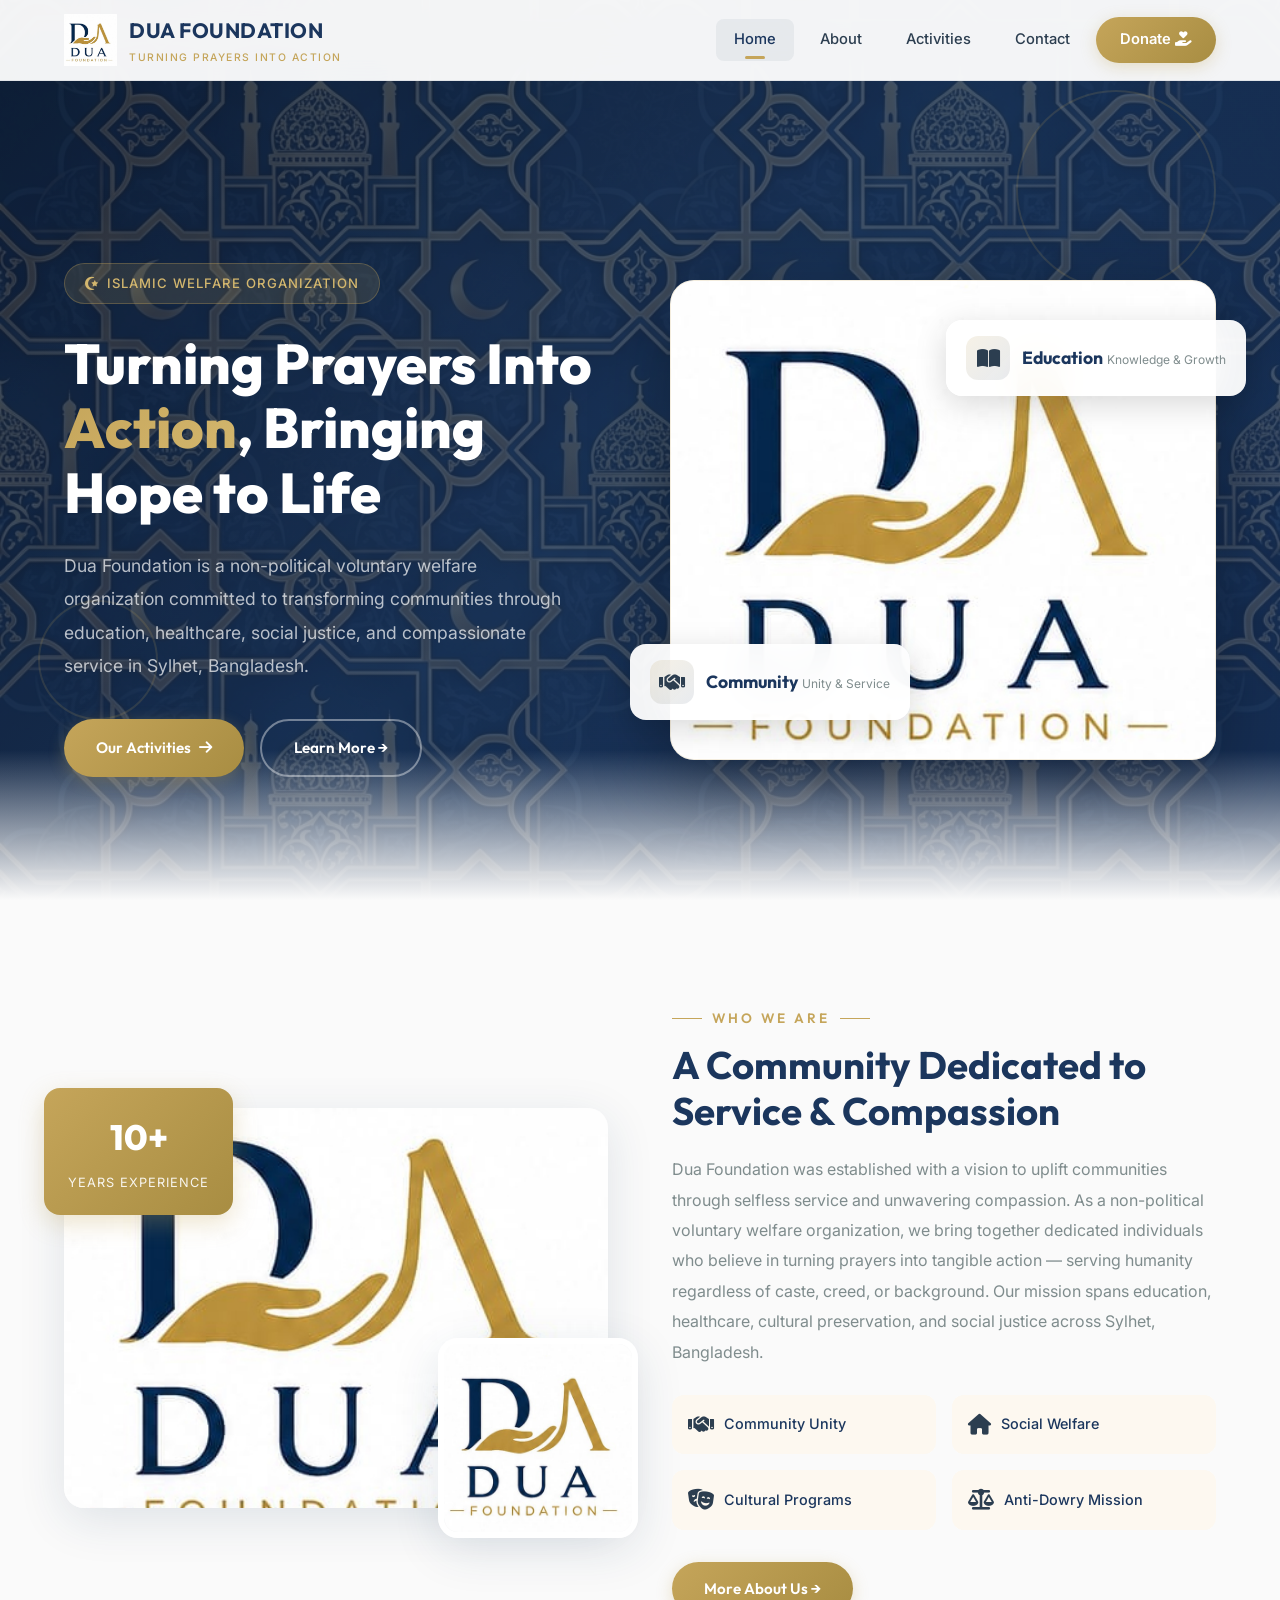
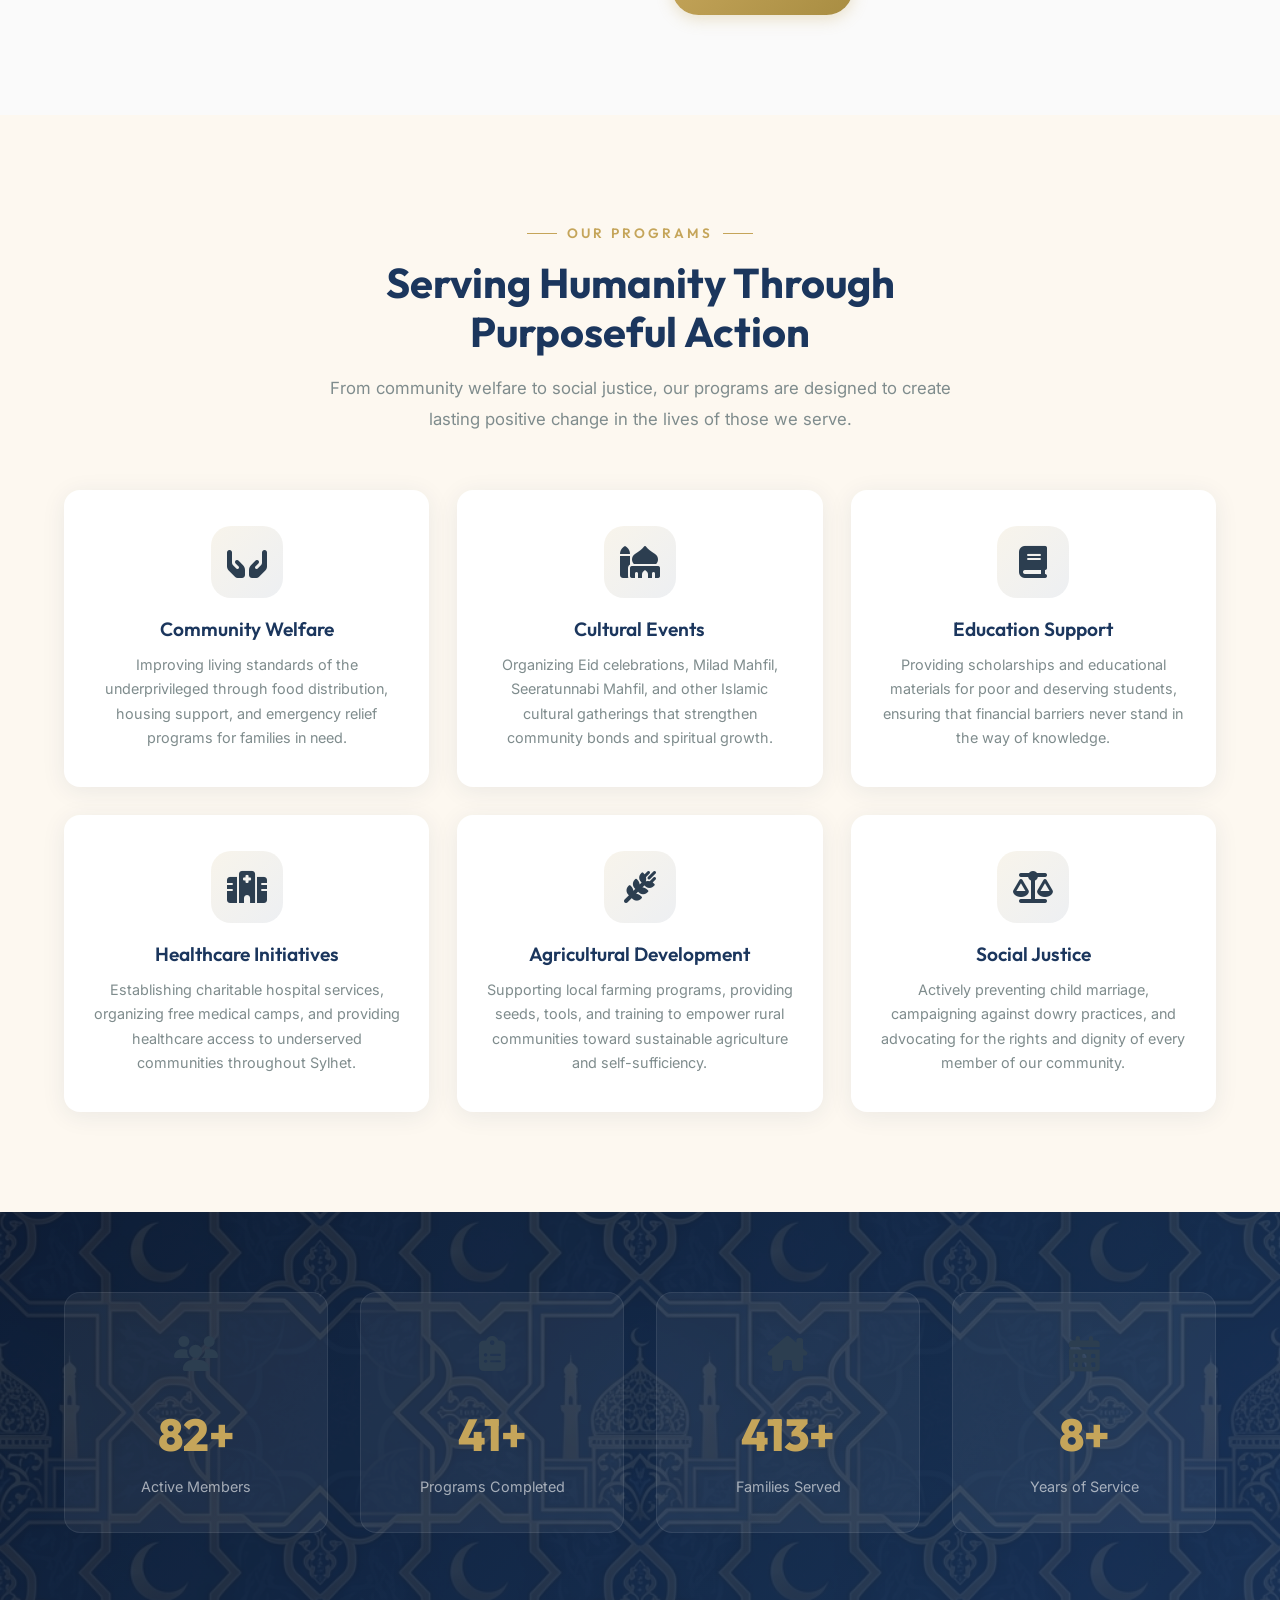
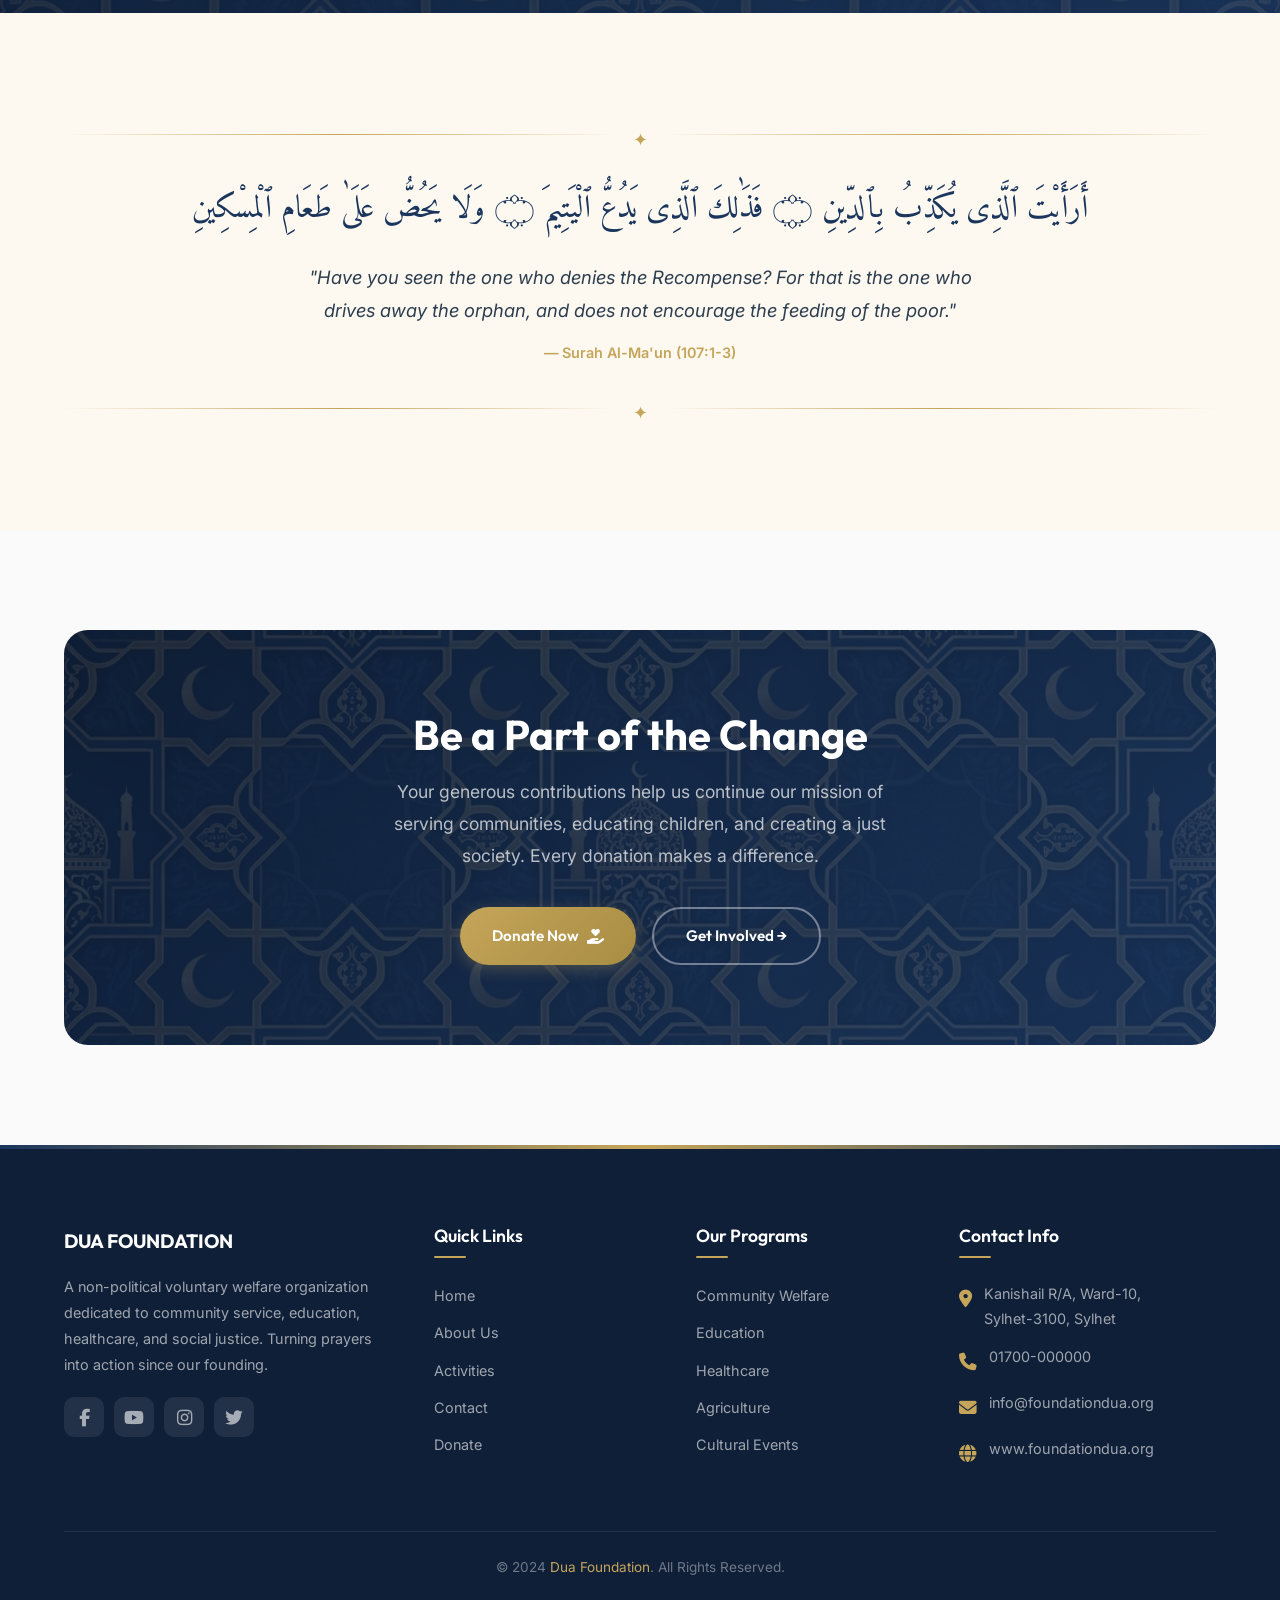
==== commit 20d6de20: "Removed hero-stats from index.html" ====
--- a/index.html
+++ b/index.html
@@ -90,7 +90,7 @@
       <!-- Hero Visual -->
       <div class="hero-visual">
         <div class="hero-image-wrapper">
-          <img src="images/mosque-sunset.png" alt="Beautiful mosque at sunset representing the spirit of Dua Foundation" loading="eager">
+          <img src="images/Dua_logo.jpg" alt="logo" loading="eager">
         </div>
 
         <!-- Floating Cards -->
@@ -121,10 +121,10 @@
       <!-- About Images -->
       <div class="about-images animate-on-scroll">
         <div class="about-img-main">
-          <img src="images/community-service.png" alt="Dua Foundation members engaged in community service activities">
+          <img src="images/Dua_logo.jpg" alt="Dua Foundation members engaged in community service activities">
         </div>
         <div class="about-img-float">
-          <img src="images/education-program.png" alt="Dua Foundation education program for underprivileged students">
+          <img src="images/Dua_logo.jpg" alt="Dua Foundation education program for underprivileged students">
         </div>
         <div class="about-experience">
           <span class="exp-number">10+</span>
